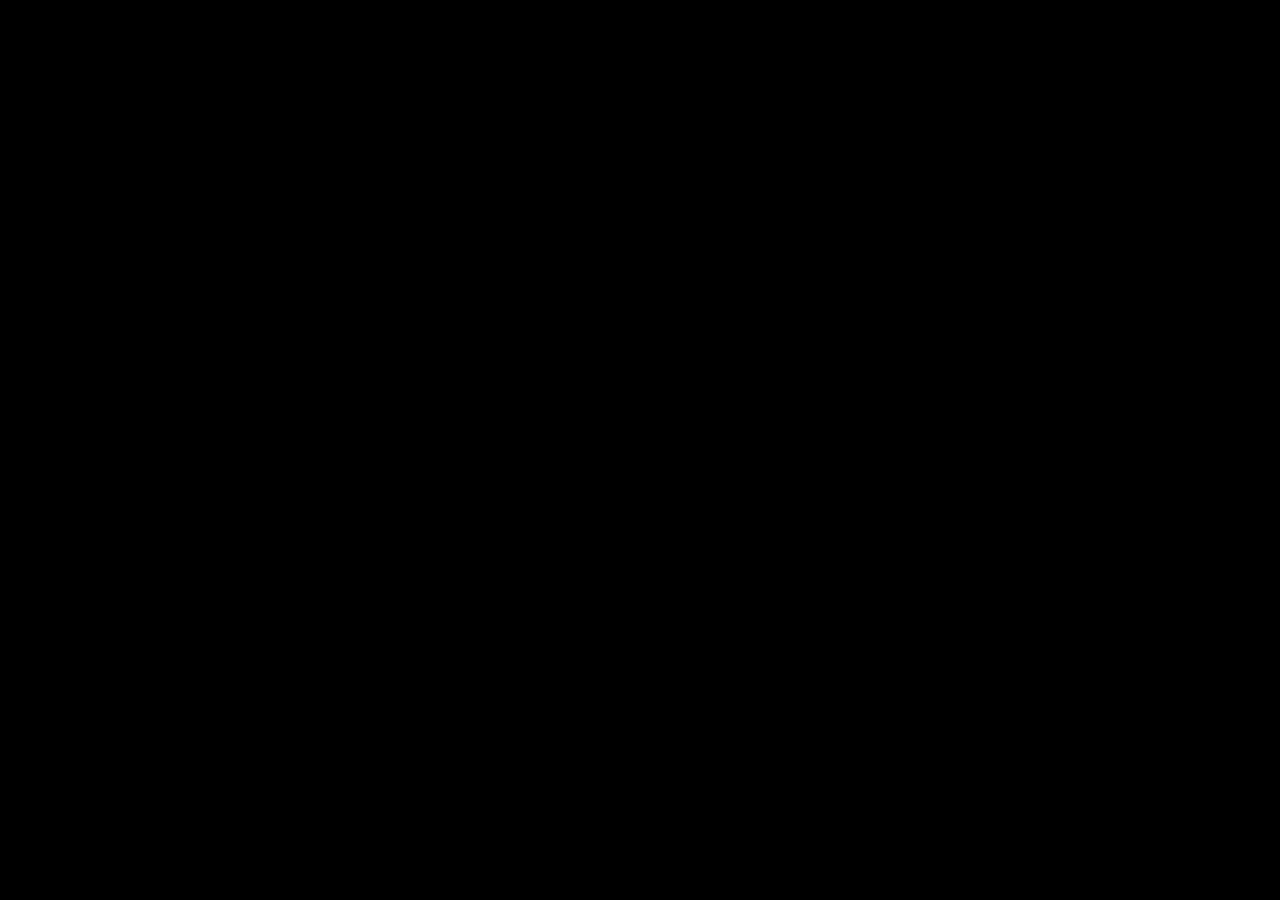
==== index.html @ 1df23463 "Initialize Portfolio" ====
<!DOCTYPE html>
<html lang="en">
<head>
    <meta charset="UTF-8">
    <title>Ral - Portfolio</title>
    <link rel="icon" type="image/x-icon" href="Sources/Star.Icon.png">
    <link rel="stylesheet" href="styles.css">
</head>
<body>

</body>
</html>
---- styles.css ----
*
{
    padding:0;
    margin:0;
    background-color:black;
    color:white;
}
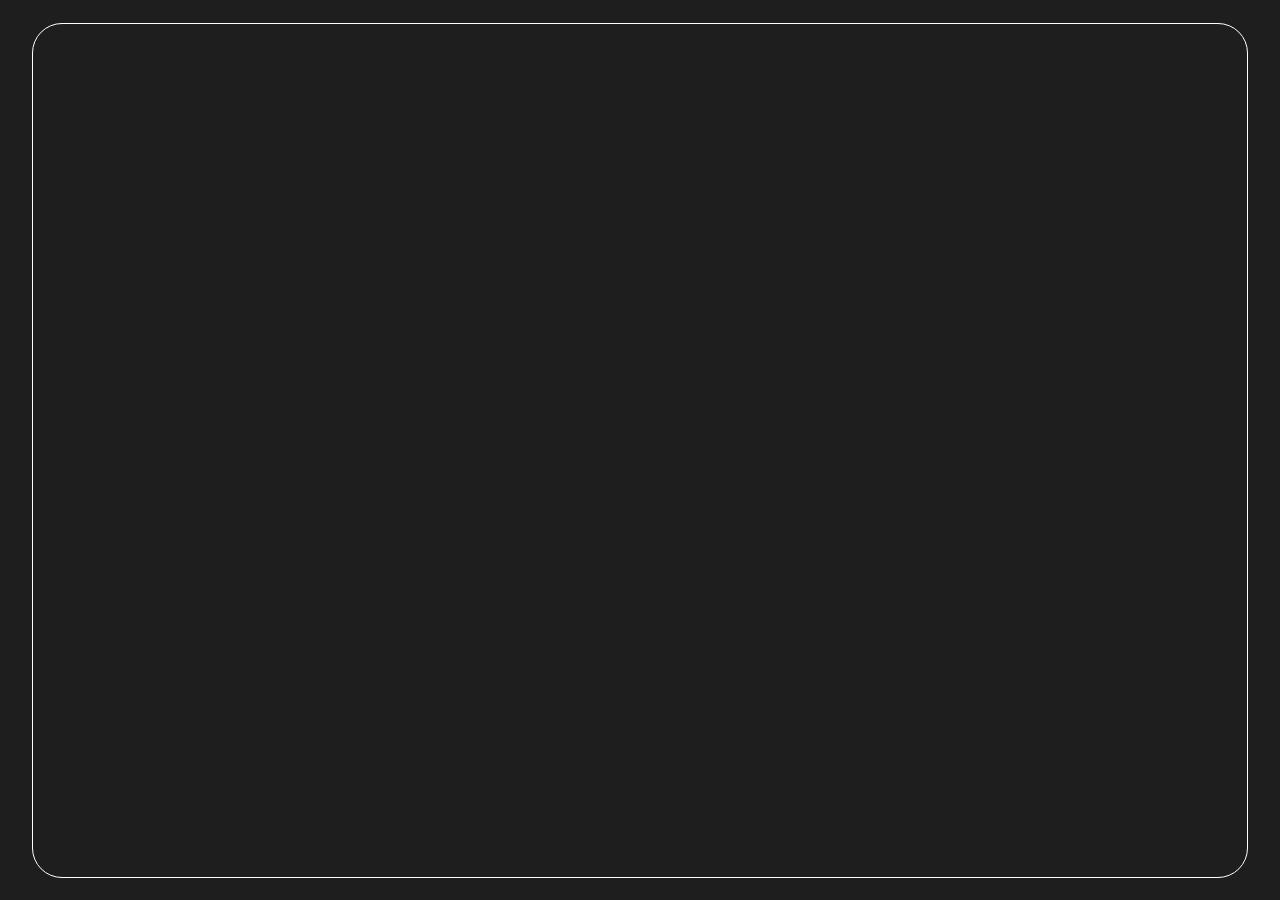
==== commit 93c04208: "Small Box Design For Now" ====
--- a/index.html
+++ b/index.html
@@ -1,12 +1,14 @@
-<!DOCTYPE html>
+<!doctype html>
 <html lang="en">
-<head>
-    <meta charset="UTF-8">
-    <title>Ral - Portfolio</title>
-    <link rel="icon" type="image/x-icon" href="Sources/Star.Icon.png">
-    <link rel="stylesheet" href="styles.css">
-</head>
-<body>
+  <head>
+    <meta charset="UTF-8" />
+    <title>Ral</title>
+    <link rel="icon" type="image/x-icon" href="Sources/Star.Icon.png" />
+    <link rel="stylesheet" href="styles.css" />
+  </head>
+  <body class="Page">
+    <main class="Main">
 
-</body>
-</html>+    </main>
+  </body>
+</html>
--- a/styles.css
+++ b/styles.css
@@ -1,7 +1,23 @@
 *
 {
+    box-sizing: border-box;
     padding:0;
     margin:0;
-    background-color:black;
+    background-color:rgb(30, 30, 30);
     color:white;
+}
+
+.Main{
+    border: 1px solid rgb(255, 255, 255);
+    border-radius: 30px;
+    width: 95vw;
+    height: 95vh;
+}
+
+.Page{
+    display:flex;
+    justify-content: center;
+    align-items: center;
+    width: 100vw;
+    height: 100vh;
 }
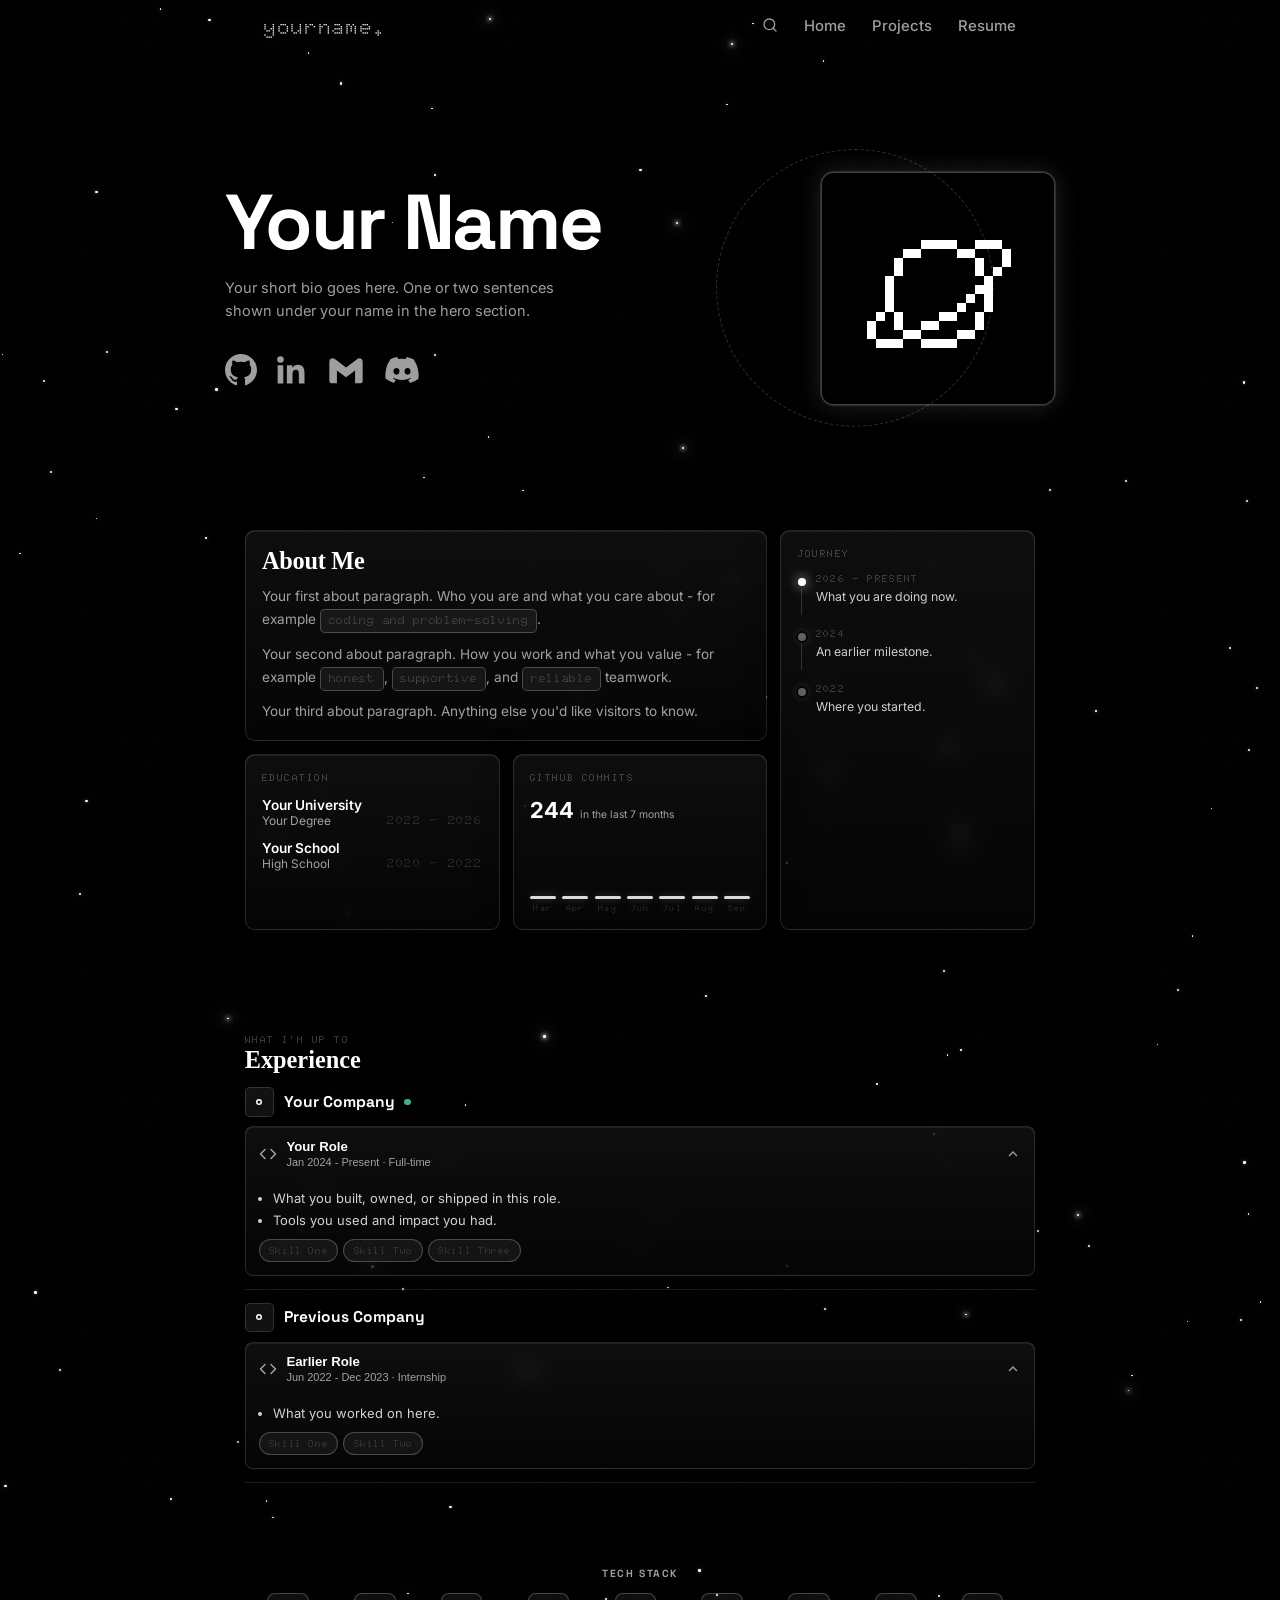
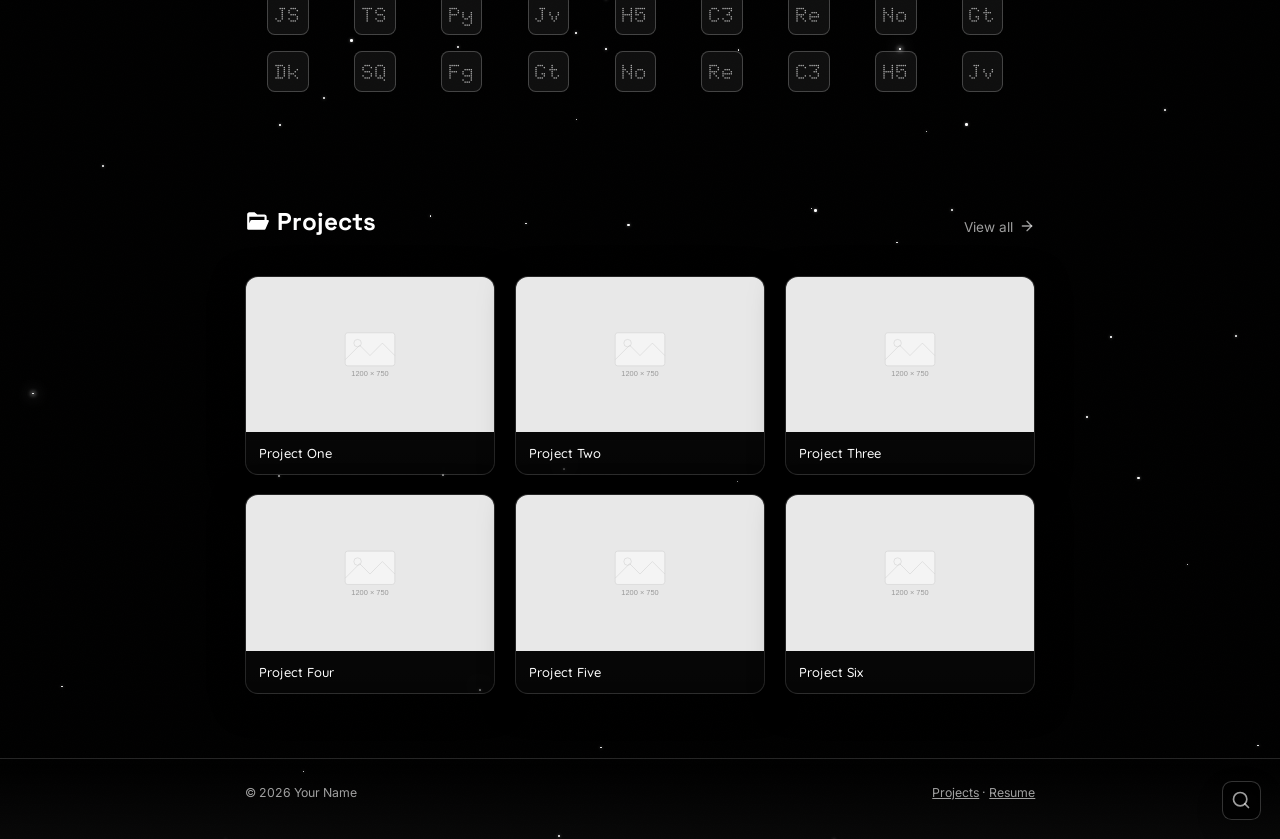
==== commit c8044d8e: "Template" ====
--- a/index.html
+++ b/index.html
@@ -1,14 +1,50 @@
-<!doctype html>
-<html lang="en">
-  <head>
-    <meta charset="UTF-8" />
-    <title>Ral</title>
-    <link rel="icon" type="image/x-icon" href="Sources/Star.Icon.png" />
-    <link rel="stylesheet" href="styles.css" />
-  </head>
-  <body class="Page">
-    <main class="Main">
+<!DOCTYPE html>
+<html lang="en" data-theme="dark">
+<head>
+  <meta charset="UTF-8">
+  <meta name="viewport" content="width=device-width, initial-scale=1.0">
+  <title>Your Name</title>
+  <meta name="description" content="Portfolio of Your Name — developer & creative problem-solver.">
+  <meta name="author" content="Your Name">
+  <link rel="icon" type="image/svg+xml" href="assets/placeholder.svg">
+  <link rel="stylesheet" href="css/styles.css">
+  <link rel="stylesheet" href="css/space.css">
+  <script>
+    // Pure dark mode.
+    document.documentElement.dataset.theme = "dark";
+    try { localStorage.setItem("portfolio-theme", "dark"); } catch (e) {}
+  </script>
+</head>
+<body>
+  <div id="loader" aria-hidden="true">
+    <div class="l-inner"><span class="l-logo">yourname.</span><div class="l-bar"><div class="l-fill"></div></div></div>
+  </div>
 
-    </main>
-  </body>
+  <header id="site-nav"></header>
+  <div class="nav-spacer"></div>
+
+  <main style="position:relative;z-index:1">
+    <div style="position:relative">
+      <section class="hero" id="hero-section"><div id="hero" style="width:100%"></div></section>
+
+      <section class="about" id="about"><div id="about-body"></div></section>
+
+      <section class="exp" id="experience"><div id="experience-body"></div></section>
+
+      <section class="tech" id="tech"><div id="tech-body"></div></section>
+    </div>
+
+    <section class="proj-sec" id="projects"><div id="featured"></div></section>
+  </main>
+
+  <footer id="site-footer"></footer>
+
+  <script src="js/data.js"></script>
+  <script src="js/theme.js"></script>
+  <script src="js/nav.js"></script>
+  <script src="js/palette.js"></script>
+  <script src="js/effects.js"></script>
+  <script src="js/space.js"></script>
+  <script src="js/home.js"></script>
+</body>
 </html>
--- a/css/styles.css
+++ b/css/styles.css
@@ -0,0 +1,1969 @@
+/* ==========================================================================
+   Portfolio Base — vanilla recreation of the reference portfolio design.
+   --------------------------------------------------------------------------
+   THEME: change colors in :root / [data-theme="dark"] below.
+   Original reference: near-monochrome theme driven by CSS variables,
+   Space Grotesk headings, Inter body.
+   ========================================================================== */
+@import url("https://fonts.googleapis.com/css2?family=Poppins:wght@300;400;500;600;700;800;900&family=Space+Grotesk:wght@300;400;500;600;700&family=Space+Mono:wght@400;700&family=Inter:wght@300;400;500;600;700&family=Bebas+Neue&family=Playfair+Display:ital,wght@0,400;0,700;0,900;1,400;1,700;1,900&family=Quicksand:wght@400;500;600;700&family=Oswald:wght@400;500;600;700&family=Roboto:wght@300;400;500;700&family=JetBrains+Mono:wght@300;400;500;600;700&family=Caveat:wght@400;500;600;700&family=Capriola&family=Droid+Serif:ital,wght@0,400;0,700;1,400;1,700&display=swap");
+
+:root {
+  --background: #fcfcfc;
+  --foreground: #0e0e0e;
+  --card: #ffffff;
+  --card-foreground: #0e0e0e;
+  --popover: #ffffff;
+  --muted: #ededed;
+  --muted-foreground: #666666;
+  --accent: #e0e0e0;
+  --border: #d9d9d9;
+  --ring: #0e0e0e;
+  --gradient-card-bg: #f6f6f6;
+  --gradient-card-border: #e6e6e6;
+  --input-bg: #f8f8f8;
+  --radius: 0.5rem;
+  --shadow: 0 8px 40px rgba(0, 0, 0, 0.06);
+  --nav-bg: rgba(255, 255, 255, 0.7);
+}
+
+[data-theme="dark"] {
+  --background: #0d0d0d;
+  --foreground: #f5f5f5;
+  --card: #0f0f0f;
+  --card-foreground: #f5f5f5;
+  --popover: #0f0f0f;
+  --muted: #1f1f1f;
+  --muted-foreground: #8c8c8c;
+  --accent: #1f1f1f;
+  --border: #262626;
+  --ring: #d4d4d4;
+  --gradient-card-bg: #151515;
+  --gradient-card-border: #262626;
+  --input-bg: rgba(255, 255, 255, 0.06);
+  --shadow: 0 8px 40px rgba(0, 0, 0, 0.45);
+  --nav-bg: rgba(13, 13, 13, 0.7);
+}
+
+* {
+  box-sizing: border-box;
+}
+html {
+  font-size: 81%;
+  scroll-behavior: smooth;
+}
+body {
+  margin: 0;
+  background: var(--background);
+  color: var(--foreground);
+  font-family: "Inter", system-ui, sans-serif;
+  overflow-x: hidden;
+  max-width: 100vw;
+  transition:
+    background-color 0.35s ease,
+    color 0.35s ease;
+  -webkit-font-smoothing: antialiased;
+}
+h1,
+h2,
+h3,
+h4 {
+  font-family: "Space Grotesk", sans-serif;
+  margin: 0;
+}
+p {
+  margin: 0;
+}
+a {
+  color: inherit;
+}
+:focus-visible {
+  outline: 2px solid var(--ring);
+  outline-offset: 2px;
+  border-radius: 4px;
+}
+img {
+  max-width: 100%;
+}
+::selection {
+  background: var(--foreground);
+  color: var(--background);
+}
+::-webkit-scrollbar {
+  width: 6px;
+}
+::-webkit-scrollbar-track {
+  background: transparent;
+}
+::-webkit-scrollbar-thumb {
+  background: color-mix(in srgb, var(--muted-foreground) 30%, transparent);
+  border-radius: 3px;
+}
+
+/* ---------- layout helpers ---------- */
+.wrap {
+  max-width: 64rem;
+  margin: 0 auto;
+  padding: 0 1.5rem;
+}
+.wrap-narrow {
+  max-width: 48rem;
+  margin: 0 auto;
+  padding: 0 1.5rem;
+}
+.wrap-wide {
+  max-width: 80rem;
+  margin: 0 auto;
+  padding: 0 1.5rem;
+}
+.wrap-6xl {
+  max-width: 72rem;
+  margin: 0 auto;
+  padding: 0 1.5rem;
+}
+.wrap-4xl {
+  max-width: 56rem;
+  margin: 0 auto;
+  padding: 0 1.5rem;
+}
+section {
+  position: relative;
+}
+
+/* ---------- page loader ---------- */
+#loader {
+  position: fixed;
+  inset: 0;
+  z-index: 9999;
+  display: flex;
+  align-items: center;
+  justify-content: center;
+  background: var(--background);
+  transition: opacity 0.2s ease;
+}
+#loader.done {
+  opacity: 0;
+  pointer-events: none;
+}
+#loader .l-inner {
+  display: flex;
+  flex-direction: column;
+  align-items: center;
+  gap: 1rem;
+}
+#loader .l-logo {
+  font-family: "Space Grotesk", sans-serif;
+  font-size: 2.5rem;
+  font-weight: 700;
+  letter-spacing: -0.02em;
+}
+#loader .l-bar {
+  width: 80px;
+  height: 2px;
+  background: color-mix(in srgb, var(--foreground) 20%, transparent);
+  border-radius: 999px;
+  overflow: hidden;
+}
+#loader .l-fill {
+  height: 100%;
+  width: 0%;
+  background: var(--foreground);
+  border-radius: 999px;
+  transition: width 0.1s ease-out;
+}
+
+/* ---------- route transition ---------- */
+.route-enter {
+  animation: routeIn 0.3s ease both;
+}
+@keyframes routeIn {
+  from {
+    opacity: 0;
+    transform: translateY(12px);
+  }
+  to {
+    opacity: 1;
+    transform: none;
+  }
+}
+
+/* ---------- scroll reveal (IntersectionObserver adds .in) ---------- */
+.rv {
+  opacity: 0;
+  transform: translateY(40px);
+  transition:
+    opacity 0.7s ease,
+    transform 0.7s cubic-bezier(0.25, 0.1, 0, 1);
+}
+.rv-x-l {
+  transform: translateX(-60px);
+  transition:
+    opacity 0.8s ease,
+    transform 0.8s cubic-bezier(0.25, 0.1, 0, 1);
+}
+.rv-x-r {
+  transform: translateX(60px);
+  transition:
+    opacity 0.8s ease,
+    transform 0.8s cubic-bezier(0.25, 0.1, 0, 1);
+}
+.rv.in,
+.rv-x-l.in,
+.rv-x-r.in {
+  opacity: 1;
+  transform: none;
+}
+.rv-d1 {
+  transition-delay: 0.08s;
+}
+.rv-d2 {
+  transition-delay: 0.16s;
+}
+.rv-d3 {
+  transition-delay: 0.24s;
+}
+
+/* ---------- navbar ---------- */
+#site-nav {
+  position: fixed;
+  top: 0;
+  left: 0;
+  right: 0;
+  z-index: 50;
+  transition: padding 0.3s cubic-bezier(0.4, 0, 0.2, 1);
+}
+#site-nav .nav-shell {
+  /* Transparent placeholder border/radius so the pill morph never
+     shifts inner layout when the visible border fades in. */
+  border: 1px solid transparent;
+  border-radius: 1rem;
+  transition:
+    background-color 0.3s cubic-bezier(0.4, 0, 0.2, 1),
+    border-color 0.3s cubic-bezier(0.4, 0, 0.2, 1),
+    box-shadow 0.3s cubic-bezier(0.4, 0, 0.2, 1);
+}
+#site-nav.scrolled {
+  padding: 0.75rem 1rem 0;
+}
+#site-nav.scrolled .nav-shell {
+  background: var(--nav-bg);
+  backdrop-filter: blur(24px);
+  -webkit-backdrop-filter: blur(24px);
+  border: 1px solid color-mix(in srgb, var(--border) 55%, transparent);
+  border-radius: 1rem;
+  box-shadow: 0 8px 30px rgba(0, 0, 0, 0.06);
+}
+.nav-desktop {
+  display: none;
+}
+@media (min-width: 768px) {
+  .nav-desktop {
+    display: flex;
+  }
+  .nav-mobile {
+    display: none !important;
+  }
+}
+.nav-desktop {
+  width: 100%;
+  max-width: 64rem;
+  margin: 0 auto;
+  align-items: center;
+  justify-content: space-between;
+  height: 4rem;
+  padding: 0 3rem;
+  /* Same timing as the shell so inner content shrinks in sync (no snap). */
+  transition:
+    height 0.3s cubic-bezier(0.4, 0, 0.2, 1),
+    padding 0.3s cubic-bezier(0.4, 0, 0.2, 1);
+}
+#site-nav.scrolled .nav-desktop {
+  height: 52px;
+  padding: 0 1.25rem;
+}
+.nav-logo {
+  font-family: "Space Grotesk", sans-serif;
+  font-size: 1.6rem;
+  font-weight: 600;
+  letter-spacing: -0.02em;
+  text-decoration: none;
+}
+.nav-links {
+  display: flex;
+  align-items: center;
+  gap: 2rem;
+}
+.nav-links a,
+.nav-icon-btn {
+  color: var(--muted-foreground);
+  text-decoration: none;
+  font-size: 1.15rem;
+  font-weight: 500;
+  background: none;
+  border: 0;
+  cursor: pointer;
+  padding: 0;
+  transition: color 0.2s;
+}
+.nav-links a:hover,
+.nav-icon-btn:hover {
+  color: var(--foreground);
+}
+/* text-roll hover (per-letter stagger, mirrors reference TextRoll) */
+.roll {
+  position: relative;
+  display: block;
+  overflow: hidden;
+  line-height: 1.175;
+}
+.roll-row {
+  display: block;
+  white-space: nowrap;
+}
+.roll-row.rl,
+.roll-top .rl {
+  display: inline-block;
+}
+.roll .rl {
+  display: inline-block;
+  transition: transform 0.3s ease-in-out;
+}
+.roll-top {
+  position: absolute;
+  inset: 0;
+}
+.roll-top .rl {
+  transform: translateY(100%);
+}
+a:hover .roll .rl,
+button:hover .roll .rl {
+  transform: translateY(-100%);
+}
+a:hover .roll-top .rl,
+button:hover .roll-top .rl {
+  transform: translateY(0);
+}
+/* mobile nav */
+.nav-mobile {
+  display: flex;
+  flex-direction: column;
+  overflow: hidden;
+  backdrop-filter: blur(32px);
+  -webkit-backdrop-filter: blur(32px);
+  transition:
+    height 0.5s cubic-bezier(0.4, 0, 0.2, 1),
+    background-color 0.3s,
+    border-radius 0.3s;
+  border: 1px solid transparent;
+  height: 56px;
+}
+#site-nav.scrolled .nav-mobile {
+  margin: 0 auto;
+  max-width: 95%;
+}
+#site-nav.scrolled .nav-mobile:not(.open) {
+  background: var(--nav-bg);
+  border-color: color-mix(in srgb, var(--border) 55%, transparent);
+  border-radius: 1rem;
+  height: 48px;
+}
+.nav-mobile.open {
+  height: 100dvh;
+  background: color-mix(in srgb, var(--background) 95%, transparent);
+}
+#site-nav.scrolled .nav-mobile.open {
+  border-radius: 1rem;
+  height: calc(100dvh - 24px);
+}
+.nav-m-head {
+  display: flex;
+  align-items: center;
+  justify-content: space-between;
+  padding: 0 1.5rem;
+  height: 56px;
+  flex-shrink: 0;
+  /* Sync with the mobile bar's height morph so the row never snaps. */
+  transition:
+    height 0.3s cubic-bezier(0.4, 0, 0.2, 1),
+    padding 0.3s cubic-bezier(0.4, 0, 0.2, 1);
+}
+#site-nav.scrolled .nav-mobile:not(.open) .nav-m-head {
+  height: 48px;
+  padding: 0 1rem;
+}
+.nav-m-body {
+  display: none;
+  flex: 1;
+  flex-direction: column;
+  padding: 1.5rem;
+  gap: 0.25rem;
+  overflow-y: auto;
+}
+.nav-mobile.open .nav-m-body {
+  display: flex;
+}
+.nav-m-body a.m-link {
+  display: block;
+  padding: 1rem;
+  border-radius: 0.75rem;
+  font-size: 2rem;
+  font-weight: 700;
+  color: color-mix(in srgb, var(--foreground) 70%, transparent);
+  text-decoration: none;
+  opacity: 0;
+  transform: translateY(-12px);
+  transition:
+    opacity 0.3s,
+    transform 0.3s,
+    background-color 0.2s,
+    color 0.2s;
+}
+.nav-m-body button.m-link {
+  display: flex;
+  align-items: center;
+  gap: 0.75rem;
+  width: 100%;
+  text-align: left;
+  padding: 1rem;
+  border: 0;
+  border-radius: 0.75rem;
+  background: none;
+  font-size: 1.15rem;
+  font-weight: 600;
+  color: var(--muted-foreground);
+  cursor: pointer;
+  opacity: 0;
+  transform: translateY(-12px);
+  transition:
+    opacity 0.3s,
+    transform 0.3s,
+    background-color 0.2s,
+    color 0.2s;
+}
+.nav-mobile.open .nav-m-body a.m-link,
+.nav-mobile.open .nav-m-body button.m-link {
+  opacity: 1;
+  transform: none;
+}
+.nav-m-body a.m-link:hover,
+.nav-m-body button.m-link:hover {
+  color: var(--foreground);
+  background: var(--muted);
+}
+.nav-m-foot {
+  margin-top: auto;
+  padding: 1.5rem 0;
+  display: flex;
+  justify-content: center;
+  gap: 1.25rem;
+  border-top: 1px solid color-mix(in srgb, var(--border) 55%, transparent);
+}
+.menu-btn {
+  width: 2.25rem;
+  height: 2.25rem;
+  display: inline-flex;
+  align-items: center;
+  justify-content: center;
+  background: none;
+  border: 0;
+  color: var(--foreground);
+  cursor: pointer;
+}
+.menu-btn svg {
+  transition: transform 0.5s ease-in-out;
+}
+.menu-btn path {
+  transition:
+    transform 0.5s ease-in-out,
+    opacity 0.3s;
+  transform-box: fill-box;
+  transform-origin: center;
+}
+.menu-btn.open svg {
+  transform: rotate(-45deg);
+}
+.menu-btn.open .mb-l2 {
+  opacity: 0;
+}
+.menu-btn.open .mb-l1 {
+  transform: translateY(5px);
+}
+.menu-btn.open .mb-l3 {
+  transform: translateY(-5px);
+}
+.nav-spacer {
+  height: 4rem;
+}
+
+/* ---------- hero ---------- */
+.hero {
+  min-height: 42vh;
+  display: flex;
+  align-items: center;
+  justify-content: center;
+  padding: 86px 1.5rem;
+}
+@media (min-width: 1280px) {
+  .hero {
+    padding-top: 120px;
+  }
+}
+@media (min-width: 1536px) {
+  .hero {
+    padding-top: 150px;
+  }
+}
+.hero-grid {
+  max-width: 64rem;
+  width: 100%;
+  margin: 0 auto;
+  display: grid;
+  gap: 2.5rem;
+  align-items: center;
+}
+@media (min-width: 768px) {
+  .hero-grid {
+    grid-template-columns: 1fr 1fr;
+  }
+}
+.hero-name {
+  font-size: 3rem;
+  line-height: 0.9;
+  font-weight: 700;
+  letter-spacing: -0.03em;
+}
+@media (min-width: 768px) {
+  .hero-name {
+    font-size: 4.5rem;
+  }
+}
+@media (min-width: 1024px) {
+  .hero-name {
+    font-size: 6rem;
+  }
+}
+.hero-tag {
+  margin-top: 1.5rem;
+  color: var(--muted-foreground);
+  font-size: 1rem;
+  line-height: 1.625;
+  max-width: 28rem;
+}
+@media (min-width: 768px) {
+  .hero-tag {
+    font-size: 1.125rem;
+  }
+}
+.hero-socials {
+  margin-top: 2rem;
+  display: flex;
+  gap: 1.25rem;
+  align-items: center;
+}
+.hero-socials a {
+  color: var(--muted-foreground);
+  transition: color 0.2s;
+  position: relative;
+}
+.hero-socials a:hover {
+  color: var(--foreground);
+}
+.hero-socials svg {
+  display: block;
+}
+.nav-m-foot svg {
+  width: 1.5rem;
+  height: 1.5rem;
+  display: block;
+}
+.tip {
+  position: absolute;
+  bottom: calc(100% + 8px);
+  left: 50%;
+  transform: translate(-50%, 8px) scale(0);
+  opacity: 0;
+  transition: all 0.1s;
+  background: color-mix(in srgb, var(--background) 80%, transparent);
+  backdrop-filter: blur(8px);
+  border: 1px solid var(--border);
+  border-radius: 0.375rem;
+  padding: 0.375rem 0.75rem;
+  font-size: 0.85rem;
+  white-space: nowrap;
+}
+a:hover .tip,
+button:hover .tip {
+  transform: translate(-50%, 0) scale(1);
+  opacity: 1;
+}
+.avatar-tilt {
+  perspective: 800px;
+  display: flex;
+  justify-content: center;
+}
+@media (min-width: 768px) {
+  .avatar-tilt {
+    justify-content: flex-end;
+  }
+}
+.avatar-frame {
+  width: 14rem;
+  height: 14rem;
+  border-radius: 1rem;
+  overflow: hidden;
+  border: 1px solid var(--border);
+  background: var(--card);
+  box-shadow:
+    0 0 0 1px var(--border),
+    0 0 15px -3px color-mix(in srgb, var(--foreground) 8%, transparent);
+  transition: transform 0.15s ease-out;
+}
+@media (min-width: 768px) {
+  .avatar-frame {
+    width: 18rem;
+    height: 18rem;
+  }
+}
+.avatar-frame img {
+  width: 100%;
+  height: 100%;
+  object-fit: cover;
+  image-rendering: pixelated;
+}
+
+/* ---------- gradient card + glow ---------- */
+.g-card {
+  position: relative;
+  border-radius: 0.75rem;
+  padding: 1.25rem;
+  overflow: hidden;
+  border: 1px solid var(--gradient-card-border);
+  background: var(--gradient-card-bg);
+  --glow-x: 50%;
+  --glow-y: 50%;
+}
+.g-card::before {
+  content: "";
+  position: absolute;
+  inset: 0;
+  border-radius: inherit;
+  padding: 1px;
+  background: radial-gradient(
+      100px circle at var(--glow-x) var(--glow-y),
+      color-mix(in srgb, var(--foreground) 50%, transparent),
+      transparent 70%
+    )
+    border-box;
+  -webkit-mask:
+    linear-gradient(#fff 0 0) content-box,
+    linear-gradient(#fff 0 0);
+  -webkit-mask-composite: xor;
+  mask-composite: exclude;
+  opacity: 0;
+  transition: opacity 0.3s;
+  pointer-events: none;
+}
+.g-card:hover::before {
+  opacity: 1;
+}
+.eyebrow {
+  font-size: 0.8rem;
+  font-weight: 600;
+  text-transform: uppercase;
+  letter-spacing: 0.15em;
+  color: var(--muted-foreground);
+}
+
+/* ---------- about bento ---------- */
+.about {
+  padding: 3rem 0;
+}
+.bento {
+  display: grid;
+  grid-template-columns: 1fr;
+  gap: 1rem;
+}
+@media (min-width: 768px) {
+  .bento {
+    grid-template-columns: repeat(6, 1fr);
+  }
+  .bento .s4 {
+    grid-column: span 4;
+  }
+  .bento .s2 {
+    grid-column: span 2;
+  }
+  .bento .tall {
+    grid-row: span 2;
+  }
+}
+.bento h3 {
+  font-family: "Averia Serif Libre", serif;
+  font-size: 1.5rem;
+  font-weight: 700;
+  letter-spacing: -0.01em;
+}
+@media (min-width: 768px) {
+  .bento h3 {
+    font-size: 1.875rem;
+  }
+}
+.bento p.body {
+  color: var(--muted-foreground);
+  line-height: 1.7;
+  margin-top: 0.75rem;
+  font-size: 1.05rem;
+}
+.tag {
+  display: inline-flex;
+  align-items: center;
+  border: 1px solid var(--border);
+  background: color-mix(in srgb, var(--muted) 70%, transparent);
+  border-radius: 0.375rem;
+  padding: 0.1rem 0.6rem;
+  font-size: 0.85em;
+  font-weight: 500;
+  white-space: nowrap;
+}
+.timeline {
+  display: flex;
+  flex-direction: column;
+  gap: 1rem;
+  margin-top: 1rem;
+}
+.t-item {
+  display: flex;
+  gap: 0.75rem;
+  align-items: flex-start;
+}
+.t-dot {
+  width: 0.65rem;
+  height: 0.65rem;
+  border-radius: 999px;
+  background: color-mix(in srgb, var(--muted-foreground) 40%, transparent);
+  box-shadow: 0 0 0 2px var(--card);
+  margin-top: 0.35rem;
+  flex-shrink: 0;
+}
+.t-item.first .t-dot {
+  background: var(--foreground);
+}
+.t-line {
+  width: 1px;
+  height: 2rem;
+  background: var(--border);
+  margin: 0.25rem auto 0;
+}
+.t-year {
+  font-size: 0.75rem;
+  font-weight: 600;
+  text-transform: uppercase;
+  letter-spacing: 0.15em;
+  color: var(--muted-foreground);
+}
+.t-text {
+  margin-top: 0.25rem;
+  font-size: 0.95rem;
+  color: color-mix(in srgb, var(--foreground) 80%, transparent);
+  line-height: 1.6;
+}
+.edu-row {
+  margin-bottom: 0.9rem;
+}
+.edu-row .e-name {
+  font-weight: 600;
+  font-size: 1.05rem;
+}
+.edu-row .e-sub {
+  display: flex;
+  justify-content: space-between;
+  color: var(--muted-foreground);
+  font-size: 0.92rem;
+}
+/* github chart */
+.gh-total {
+  font-size: 1.7rem;
+  font-weight: 700;
+}
+.gh-sub {
+  font-size: 0.8rem;
+  color: var(--muted-foreground);
+}
+.gh-bars {
+  display: flex;
+  align-items: flex-end;
+  gap: 0.5rem;
+  min-height: 80px;
+  flex: 1;
+  margin-top: 0.75rem;
+}
+.gh-col {
+  flex: 1;
+  display: flex;
+  flex-direction: column;
+  align-items: center;
+  gap: 0.25rem;
+  height: 100%;
+  justify-content: flex-end;
+}
+.gh-bar {
+  width: 100%;
+  border-radius: 2px;
+  background: color-mix(in srgb, var(--foreground) 80%, transparent);
+  min-height: 3px;
+  transition: height 0.5s;
+}
+.gh-lab {
+  font-size: 0.68rem;
+  color: var(--muted-foreground);
+  font-family: "JetBrains Mono", monospace;
+}
+
+/* ---------- experience ---------- */
+.exp {
+  padding: 4rem 0;
+}
+@media (min-width: 768px) {
+  .exp {
+    padding: 5rem 0;
+  }
+}
+.exp-head p {
+  font-family: "JetBrains Mono", monospace;
+  font-size: 0.8rem;
+  font-weight: 600;
+  text-transform: uppercase;
+  letter-spacing: 0.15em;
+  color: var(--muted-foreground);
+}
+.exp-head h2 {
+  font-family: "Averia Serif Libre", serif;
+  font-size: 1.5rem;
+  font-weight: 700;
+}
+@media (min-width: 768px) {
+  .exp-head h2 {
+    font-size: 1.875rem;
+  }
+}
+.x-item {
+  padding: 1rem 0;
+  border-bottom: 1px solid var(--border);
+}
+.x-comp {
+  display: flex;
+  align-items: center;
+  gap: 0.75rem;
+}
+.x-logo {
+  width: 2.25rem;
+  height: 2.25rem;
+  border-radius: 0.375rem;
+  background: var(--muted);
+  display: flex;
+  align-items: center;
+  justify-content: center;
+  overflow: hidden;
+  flex-shrink: 0;
+  font-weight: 700;
+}
+.x-logo img {
+  width: 100%;
+  height: 100%;
+  object-fit: cover;
+}
+.x-comp h3 {
+  font-size: 1.2rem;
+}
+.x-live {
+  width: 0.5rem;
+  height: 0.5rem;
+  border-radius: 999px;
+  background: #43b581;
+  box-shadow: 0 0 0 0 rgba(67, 181, 129, 0.6);
+  animation: ping 1.6s infinite;
+}
+@keyframes ping {
+  0% {
+    box-shadow: 0 0 0 0 rgba(67, 181, 129, 0.5);
+  }
+  70% {
+    box-shadow: 0 0 0 8px rgba(67, 181, 129, 0);
+  }
+  100% {
+    box-shadow: 0 0 0 0 rgba(67, 181, 129, 0);
+  }
+}
+.x-pos {
+  border: 1px solid var(--border);
+  border-radius: 0.6rem;
+  margin-top: 0.75rem;
+  background: var(--card);
+}
+.x-pos-head {
+  width: 100%;
+  display: flex;
+  align-items: center;
+  gap: 0.75rem;
+  padding: 0.9rem 1rem;
+  background: none;
+  border: 0;
+  color: var(--foreground);
+  cursor: pointer;
+  text-align: left;
+  font-size: 1.02rem;
+}
+.x-pos-head .chev {
+  margin-left: auto;
+  transition: transform 0.25s;
+  color: var(--muted-foreground);
+}
+.x-pos.open .x-pos-head .chev {
+  transform: rotate(180deg);
+}
+.x-pos-body {
+  display: grid;
+  grid-template-rows: 0fr;
+  transition: grid-template-rows 0.3s ease;
+}
+.x-pos-body > div {
+  overflow: hidden;
+}
+.x-pos-text {
+  padding: 0 1rem 1rem;
+  color: color-mix(in srgb, var(--foreground) 82%, transparent);
+  line-height: 1.7;
+}
+.x-pos.open .x-pos-body {
+  grid-template-rows: 1fr;
+}
+.x-pos-body ul {
+  margin: 0.5rem 0;
+  padding-left: 1.1rem;
+}
+.x-skills {
+  display: flex;
+  flex-wrap: wrap;
+  gap: 0.4rem;
+  margin-top: 0.6rem;
+}
+.x-skills span {
+  font-family: "JetBrains Mono", monospace;
+  font-size: 0.78rem;
+  border: 1px solid var(--border);
+  border-radius: 999px;
+  padding: 0.15rem 0.7rem;
+  color: var(--muted-foreground);
+}
+
+/* ---------- tech carousel ---------- */
+.tech {
+  padding: 1.5rem;
+  margin-bottom: 1rem;
+  text-align: center;
+}
+.tech h3 {
+  font-size: 0.8rem;
+  letter-spacing: 0.15em;
+  text-transform: uppercase;
+  color: var(--muted-foreground);
+  margin-bottom: 1rem;
+}
+.ribbon {
+  overflow: hidden;
+  width: 100%;
+  margin-bottom: 1.25rem;
+}
+.ribbon-track {
+  display: flex;
+  width: max-content;
+  animation: ribbon 25s linear infinite;
+}
+.ribbon.rev .ribbon-track {
+  animation-direction: reverse;
+  animation-duration: 30s;
+}
+.ribbon:hover .ribbon-track {
+  animation-play-state: paused;
+}
+@keyframes ribbon {
+  from {
+    transform: translateX(0);
+  }
+  to {
+    transform: translateX(calc(-100% / 3));
+  }
+}
+.skill-badge {
+  flex-shrink: 0;
+  padding: 0 1.75rem;
+  font-size: 38px;
+  display: flex;
+  align-items: center;
+  font-size: 2.4rem;
+  color: color-mix(in srgb, var(--foreground) 70%, transparent);
+  transition:
+    color 0.2s,
+    filter 0.2s;
+  cursor: default;
+}
+.skill-badge:hover {
+  color: var(--foreground);
+  filter: brightness(1.25);
+}
+.skill-badge .glyph {
+  font-family: "Space Grotesk", sans-serif;
+  font-weight: 700;
+  font-size: 1.6rem;
+  border: 1px solid var(--border);
+  border-radius: 0.6rem;
+  width: 3.2rem;
+  height: 3.2rem;
+  display: inline-flex;
+  align-items: center;
+  justify-content: center;
+  background: var(--card);
+}
+
+/* opacity-only entrance (for elements with inline transforms, e.g. scattered cards) */
+.rv-o {
+  opacity: 0;
+  transition: opacity 0.6s ease;
+}
+.rv-o.in {
+  opacity: 1;
+}
+/* ---------- projects home ---------- */
+.proj-sec {
+  padding: 5rem 0;
+  overflow: hidden;
+  position: relative;
+}
+.proj-head {
+  display: flex;
+  align-items: flex-end;
+  justify-content: space-between;
+  margin-bottom: 2rem;
+}
+.proj-head h2 {
+  font-size: 1.5rem;
+  font-weight: 700;
+  display: flex;
+  align-items: center;
+  gap: 0.5rem;
+}
+@media (min-width: 768px) {
+  .proj-head h2 {
+    font-size: 1.875rem;
+  }
+  .proj-head {
+    margin-bottom: 3rem;
+  }
+}
+.proj-head a {
+  color: var(--muted-foreground);
+  text-decoration: none;
+  display: inline-flex;
+  gap: 0.5rem;
+  align-items: center;
+  font-size: 1.05rem;
+}
+.proj-head a:hover {
+  color: var(--foreground);
+}
+.m-cards {
+  display: flex;
+  flex-direction: column;
+  gap: 1.5rem;
+}
+@media (min-width: 768px) {
+  .m-cards {
+    display: none;
+  }
+}
+.p-card {
+  display: block;
+  border-radius: 1rem;
+  overflow: hidden;
+  background: var(--card);
+  border: 1px solid color-mix(in srgb, var(--foreground) 10%, transparent);
+  box-shadow: 0 10px 30px rgba(0, 0, 0, 0.08);
+  text-decoration: none;
+  transition:
+    transform 0.3s,
+    box-shadow 0.3s;
+}
+.p-card:hover {
+  transform: scale(1.02);
+  box-shadow: 0 18px 44px rgba(0, 0, 0, 0.14);
+}
+.p-card .ph {
+  aspect-ratio: 16/10;
+  overflow: hidden;
+  background: var(--muted);
+}
+.p-card img {
+  width: 100%;
+  height: 100%;
+  object-fit: cover;
+  transition: transform 0.5s;
+  display: block;
+}
+.p-card:hover img {
+  transform: scale(1.05);
+}
+.p-card .pcap {
+  padding: 1rem;
+  font-family: "Quicksand", sans-serif;
+  font-weight: 500;
+}
+.scatter {
+  display: none;
+}
+/* Uniform project grid: equal-width cards (2 cols on tablet, 3 on desktop). */
+@media (min-width: 768px) {
+  .scatter {
+    display: grid;
+    grid-template-columns: 1fr 1fr;
+    gap: 1.5rem;
+  }
+}
+@media (min-width: 1024px) {
+  .scatter {
+    grid-template-columns: repeat(3, 1fr);
+  }
+}
+
+/* ---------- projects page ---------- */
+.split {
+  display: flex;
+  flex-direction: column;
+  gap: 1.5rem;
+  padding: 1rem 0 3rem;
+}
+.split aside {
+  display: none;
+}
+.split .m-head {
+  margin-bottom: 2rem;
+}
+@media (min-width: 768px) {
+  .split {
+    flex-direction: row;
+    height: calc(100vh - 4rem);
+    overflow: hidden;
+  }
+  .split aside {
+    display: block;
+    width: 50%;
+    min-width: 0;
+    align-self: flex-start;
+    padding-top: 1rem;
+  }
+  .split .m-head {
+    display: none;
+  }
+  .split .list-col {
+    flex: 1;
+    overflow-y: auto;
+    max-height: 605px;
+    padding-top: 2rem;
+    padding-bottom: 0.5rem;
+    padding-right: 0.5rem;
+    scrollbar-width: none;
+    -webkit-mask-image: linear-gradient(
+      to bottom,
+      transparent 0,
+      black 48px,
+      black calc(100% - 48px),
+      transparent 100%
+    );
+    mask-image: linear-gradient(
+      to bottom,
+      transparent 0,
+      black 48px,
+      black calc(100% - 48px),
+      transparent 100%
+    );
+  }
+  .split .list-col::-webkit-scrollbar {
+    display: none;
+  }
+}
+.page-kicker {
+  font-size: 0.8rem;
+  font-weight: 600;
+  text-transform: uppercase;
+  letter-spacing: 0.15em;
+  color: var(--muted-foreground);
+}
+.page-title {
+  font-size: 2.25rem;
+  font-weight: 900;
+  line-height: 1;
+}
+@media (min-width: 768px) {
+  .page-title {
+    font-size: 3rem;
+  }
+}
+.detail-title {
+  font-size: 3.75rem;
+  font-weight: 700;
+  line-height: 1;
+  letter-spacing: -0.02em;
+}
+@media (min-width: 768px) {
+  .detail-title {
+    font-size: 6rem;
+  }
+}
+.preview {
+  border-radius: 1rem;
+  overflow: hidden;
+  border: 1px solid color-mix(in srgb, var(--foreground) 10%, transparent);
+  aspect-ratio: 16/10;
+  background: var(--muted);
+  position: relative;
+  margin-top: 1rem;
+}
+.preview img {
+  position: absolute;
+  inset: 0;
+  width: 100%;
+  height: 100%;
+  object-fit: cover;
+  transition: opacity 0.15s;
+}
+.preview .plabel {
+  position: absolute;
+  bottom: 0;
+  left: 0;
+  right: 0;
+  padding: 1.25rem;
+  background: linear-gradient(to top, rgba(0, 0, 0, 0.7), transparent);
+  color: #fff;
+  font-weight: 600;
+  font-size: 1.15rem;
+}
+.prow {
+  border-bottom: 1px solid
+    color-mix(in srgb, var(--foreground) 10%, transparent);
+}
+.prow > a {
+  display: flex;
+  align-items: center;
+  justify-content: space-between;
+  gap: 1rem;
+  padding: 1.25rem 0;
+  text-decoration: none;
+}
+.prow .idx {
+  font-family: "JetBrains Mono", monospace;
+  font-size: 0.8rem;
+  color: color-mix(in srgb, var(--muted-foreground) 60%, transparent);
+  width: 1.25rem;
+}
+.prow .pt {
+  font-size: 1.25rem;
+  font-weight: 700;
+  transition: transform 0.2s;
+}
+@media (min-width: 768px) {
+  .prow .pt {
+    font-size: 1.5rem;
+  }
+}
+.prow:hover .pt {
+  transform: translateX(6px);
+}
+.prow .meta {
+  display: flex;
+  align-items: center;
+  gap: 0.75rem;
+}
+.pill {
+  font-size: 0.78rem;
+  border: 1px solid color-mix(in srgb, var(--foreground) 10%, transparent);
+  color: var(--muted-foreground);
+  border-radius: 999px;
+  padding: 0.1rem 0.6rem;
+}
+@media (max-width: 640px) {
+  .pill {
+    display: none;
+  }
+}
+.prow .arr {
+  transition:
+    transform 0.2s,
+    color 0.2s;
+  color: var(--muted-foreground);
+}
+.prow:hover .arr {
+  transform: translateX(4px);
+  color: var(--foreground);
+}
+.m-preview {
+  border-radius: 0.75rem;
+  overflow: hidden;
+  border: 1px solid color-mix(in srgb, var(--foreground) 10%, transparent);
+  aspect-ratio: 16/10;
+  margin-bottom: 1rem;
+}
+@media (min-width: 768px) {
+  .m-preview {
+    display: none;
+  }
+}
+
+/* ---------- project detail ---------- */
+.detail-hero {
+  border-radius: 0.75rem;
+  overflow: hidden;
+  border: 1px solid var(--border);
+  background: var(--muted);
+  margin: 1.5rem 0;
+}
+.detail-hero img {
+  width: 100%;
+  max-height: 480px;
+  object-fit: cover;
+  display: block;
+}
+.detail-links {
+  display: flex;
+  flex-wrap: wrap;
+  gap: 0.75rem;
+  margin: 1.25rem 0 2rem;
+}
+.btn {
+  display: inline-flex;
+  align-items: center;
+  gap: 0.5rem;
+  padding: 0.625rem 1.25rem;
+  border-radius: 0.5rem;
+  font-weight: 600;
+  font-size: 0.875rem;
+  text-decoration: none;
+  border: 1px solid var(--border);
+  color: var(--foreground);
+  background: transparent;
+  cursor: pointer;
+  transition:
+    opacity 0.2s,
+    background-color 0.3s,
+    color 0.3s;
+}
+.btn:hover {
+  opacity: 0.85;
+}
+.btn.solid {
+  background: var(--foreground);
+  color: var(--background);
+  border-color: var(--foreground);
+}
+.btn.accent {
+  color: #fff;
+  border-color: transparent;
+}
+.btn-pill {
+  border-radius: 999px;
+  padding: 0.625rem 1.5rem;
+}
+.detail-grid {
+  display: grid;
+  gap: 0.75rem;
+}
+@media (min-width: 768px) {
+  .detail-grid.c2 {
+    grid-template-columns: 1fr 1fr;
+  }
+  .detail-grid.c3 {
+    grid-template-columns: repeat(3, 1fr);
+  }
+}
+.d-card {
+  border: 1px solid var(--border);
+  background: var(--card);
+  border-radius: 0.75rem;
+  padding: 1.25rem;
+}
+.d-card h3 {
+  font-size: 1.05rem;
+  margin-bottom: 0.4rem;
+}
+.d-card p,
+.d-card li {
+  color: var(--muted-foreground);
+  line-height: 1.65;
+  font-size: 0.98rem;
+}
+.sec-label {
+  font-size: 0.72rem;
+  font-weight: 600;
+  text-transform: uppercase;
+  letter-spacing: 0.18em;
+  color: var(--muted-foreground);
+  margin: 2.2rem 0 1rem;
+}
+.prevnext {
+  display: grid;
+  grid-template-columns: 1fr 1fr;
+  gap: 1rem;
+  border-top: 1px solid var(--border);
+  padding-top: 2rem;
+  margin: 3rem 0 4rem;
+}
+.prevnext a {
+  border: 1px solid var(--border);
+  border-radius: 0.75rem;
+  padding: 1.25rem;
+  text-decoration: none;
+  display: flex;
+  flex-direction: column;
+  gap: 0.25rem;
+}
+.prevnext a span.k {
+  display: inline-flex;
+  align-items: center;
+  gap: 0.25rem;
+  font-size: 0.72rem;
+  text-transform: uppercase;
+  letter-spacing: 0.15em;
+  color: var(--muted-foreground);
+}
+.prevnext a.next span.k {
+  justify-content: flex-end;
+}
+.prevnext a span.t {
+  font-weight: 700;
+}
+.prevnext a.next {
+  text-align: right;
+  align-items: flex-end;
+}
+/* side chevrons */
+.sidenav {
+  position: fixed;
+  top: 50%;
+  transform: translateY(-50%);
+  z-index: 40;
+  width: 2.25rem;
+  height: 2.25rem;
+  border-radius: 999px;
+  border: 1px solid var(--border);
+  background: color-mix(in srgb, var(--background) 80%, transparent);
+  backdrop-filter: blur(4px);
+  display: none;
+  align-items: center;
+  justify-content: center;
+  opacity: 0.6;
+}
+@media (min-width: 768px) {
+  .sidenav {
+    display: inline-flex;
+  }
+}
+.sidenav:hover {
+  opacity: 1;
+  transform: translateY(-50%) scale(1.1);
+}
+.sidenav.prev {
+  left: 0.75rem;
+}
+.sidenav.next {
+  right: 0.75rem;
+}
+/* contour template: live canvas behind clean layout */
+.contour-stage {
+  position: relative;
+  border-radius: 0.75rem;
+  overflow: hidden;
+  border: 1px solid var(--border);
+  margin: 0 -1.5rem;
+}
+.contour-stage canvas {
+  position: absolute;
+  inset: 0;
+}
+.contour-inner {
+  position: relative;
+  z-index: 1;
+  padding: 3rem 1.5rem;
+}
+/* toc minimap (mirrors reference: 1px dashes, depth widths, hover titles) */
+#toc {
+  position: fixed;
+  right: 1rem;
+  top: 50%;
+  transform: translateY(-50%);
+  z-index: 30;
+  display: none;
+  flex-direction: column;
+  align-items: flex-end;
+  gap: 0.5rem;
+}
+@media (min-width: 1024px) {
+  #toc {
+    display: flex;
+  }
+}
+#toc a {
+  display: flex;
+  align-items: center;
+  gap: 0.5rem;
+  padding: 0.25rem 0;
+  text-decoration: none;
+}
+#toc .dash {
+  display: block;
+  height: 1px;
+  background: color-mix(in srgb, var(--foreground) 35%, transparent);
+  transform-origin: right;
+  transition:
+    transform 0.3s,
+    background-color 0.3s;
+}
+#toc a.active .dash {
+  background: var(--foreground);
+  transform: scaleX(1.6);
+}
+#toc .tt {
+  font-family: "JetBrains Mono", monospace;
+  font-size: 10px;
+  text-transform: uppercase;
+  letter-spacing: 0.18em;
+  color: color-mix(in srgb, var(--foreground) 70%, transparent);
+  opacity: 0;
+  transition: opacity 0.2s;
+  white-space: nowrap;
+}
+#toc:hover .tt {
+  opacity: 1;
+}
+/* tv template */
+.tv {
+  border-radius: 2.25rem;
+  border: 12px solid #1f1e1c;
+  background: #252423;
+  padding: 3rem 1.5rem;
+  text-align: center;
+  position: relative;
+  overflow: hidden;
+}
+.tv::after {
+  content: "";
+  position: absolute;
+  inset: 0;
+  pointer-events: none;
+  background: repeating-linear-gradient(
+    0deg,
+    transparent,
+    transparent 3px,
+    rgba(255, 255, 255, 0.02) 3px,
+    rgba(255, 255, 255, 0.02) 5px
+  );
+}
+.tv h1 {
+  font-size: clamp(3.3rem, 10vw, 7.8rem);
+  font-weight: 400;
+  letter-spacing: -0.02em;
+}
+/* newspaper template */
+.paper {
+  background: #f9f7f1;
+  color: #1a1a1a;
+  border-radius: 0.5rem;
+  padding: 2.5rem 1.5rem;
+}
+.paper h1 {
+  font-family: "Playfair Display", serif;
+  font-weight: 900;
+  font-size: clamp(3rem, 9vw, 6rem);
+  line-height: 0.95;
+}
+[data-theme="dark"] .paper {
+  background: #141414;
+  color: #eee;
+}
+/* spotlight template */
+.spot {
+  border-radius: 1.25rem;
+  padding: 2.5rem 1.5rem;
+  background:
+    radial-gradient(
+      600px circle at 20% 0%,
+      color-mix(in srgb, var(--accent) 60%, transparent),
+      transparent 60%
+    ),
+    var(--card);
+  border: 1px solid var(--border);
+}
+.feat-dot {
+  display: inline-block;
+  width: 8px;
+  height: 8px;
+  border-radius: 999px;
+  background: currentColor;
+  margin-right: 0.35rem;
+  vertical-align: 1px;
+}
+
+/* toast */
+#toast {
+  position: fixed;
+  bottom: 1.5rem;
+  left: 50%;
+  transform: translate(-50%, 20px);
+  background: var(--foreground);
+  color: var(--background);
+  padding: 0.8rem 1.4rem;
+  border-radius: 0.7rem;
+  font-weight: 600;
+  opacity: 0;
+  pointer-events: none;
+  transition:
+    opacity 0.25s,
+    transform 0.25s;
+  z-index: 200;
+}
+#toast.show {
+  opacity: 1;
+  transform: translate(-50%, 0);
+}
+
+/* ---------- footer ---------- */
+footer {
+  border-top: 1px solid var(--border);
+  padding: 2rem 1.5rem 3rem;
+  color: var(--muted-foreground);
+  font-size: 0.95rem;
+}
+footer .wrap {
+  display: flex;
+  flex-wrap: wrap;
+  gap: 1rem;
+  align-items: center;
+  justify-content: space-between;
+}
+
+/* ---------- command palette ---------- */
+#pal-back {
+  position: fixed;
+  inset: 0;
+  z-index: 100;
+  background: rgba(0, 0, 0, 0.4);
+  backdrop-filter: blur(8px);
+  opacity: 0;
+  pointer-events: none;
+  transition: opacity 0.15s;
+}
+#pal-back.open {
+  opacity: 1;
+  pointer-events: auto;
+}
+#pal {
+  position: fixed;
+  inset: 0;
+  z-index: 101;
+  display: flex;
+  align-items: flex-start;
+  justify-content: center;
+  padding: 12vh 1rem 1rem;
+  pointer-events: none;
+}
+#pal .pal-card {
+  width: min(560px, 90vw);
+  border-radius: 1rem;
+  border: 1px solid var(--border);
+  background: color-mix(in srgb, var(--card) 95%, transparent);
+  backdrop-filter: blur(24px);
+  box-shadow: 0 30px 80px rgba(0, 0, 0, 0.3);
+  overflow: hidden;
+  pointer-events: auto;
+  transform: scale(0.96);
+  opacity: 0;
+  transition:
+    transform 0.18s cubic-bezier(0.32, 0.72, 0, 1),
+    opacity 0.18s;
+}
+#pal.open .pal-card {
+  transform: none;
+  opacity: 1;
+}
+#pal.hidden {
+  display: none;
+}
+.pal-search {
+  display: flex;
+  align-items: center;
+  gap: 0.75rem;
+  padding: 1rem 1.25rem;
+  border-bottom: 1px solid var(--border);
+}
+.pal-search input {
+  flex: 1;
+  background: none;
+  border: 0;
+  outline: 0;
+  color: var(--foreground);
+  font-size: 0.95rem;
+}
+.pal-list {
+  max-height: 340px;
+  overflow-y: auto;
+  padding: 0.5rem 0;
+}
+.pal-sec {
+  font-family: "JetBrains Mono", monospace;
+  font-size: 0.65rem;
+  font-weight: 600;
+  text-transform: uppercase;
+  letter-spacing: 0.18em;
+  color: color-mix(in srgb, var(--muted-foreground) 70%, transparent);
+  padding: 0.75rem 1.25rem 0.35rem;
+}
+.pal-item {
+  display: flex;
+  align-items: center;
+  gap: 0.75rem;
+  width: calc(100% - 8px);
+  margin: 0 4px;
+  padding: 0.5rem 1rem;
+  border: 0;
+  border-radius: 0.375rem;
+  background: none;
+  color: var(--foreground);
+  font-size: 0.92rem;
+  font-weight: 500;
+  cursor: pointer;
+  text-align: left;
+}
+.pal-item.active,
+.pal-item:hover {
+  background: color-mix(in srgb, var(--muted) 80%, transparent);
+}
+.pal-item kbd,
+.pal-foot kbd {
+  font-family: "JetBrains Mono", monospace;
+  font-size: 0.68rem;
+  background: var(--muted);
+  border: 1px solid var(--border);
+  border-radius: 0.375rem;
+  padding: 0.1rem 0.45rem;
+  color: var(--muted-foreground);
+}
+.pal-foot {
+  display: flex;
+  justify-content: space-between;
+  padding: 0.65rem 1.25rem;
+  border-top: 1px solid var(--border);
+  font-size: 0.72rem;
+  color: var(--muted-foreground);
+}
+#pal-fab {
+  position: fixed;
+  right: 1.5rem;
+  bottom: 1.5rem;
+  z-index: 60;
+  width: 3rem;
+  height: 3rem;
+  border-radius: 0.75rem;
+  border: 1px solid var(--border);
+  background: color-mix(in srgb, var(--card) 80%, transparent);
+  backdrop-filter: blur(12px);
+  -webkit-backdrop-filter: blur(12px);
+  color: var(--muted-foreground);
+  cursor: pointer;
+  display: flex;
+  align-items: center;
+  justify-content: center;
+  box-shadow: 0 10px 30px rgba(0, 0, 0, 0.12);
+  transition:
+    color 0.2s,
+    background-color 0.2s;
+}
+#pal-fab:hover {
+  color: var(--foreground);
+  background: color-mix(in srgb, var(--muted) 80%, transparent);
+}
+@media (max-width: 767px) {
+  #pal-fab {
+    display: none;
+  }
+}
+
+/* ---------- resume ---------- */
+.resume-top {
+  display: flex;
+  align-items: center;
+  justify-content: space-between;
+  gap: 0.75rem;
+  padding: 1rem 0;
+  margin-top: 1rem;
+}
+@media (min-width: 768px) {
+  .resume-top {
+    margin-top: 0;
+  }
+}
+.resume-top h1 {
+  font-size: 1.875rem;
+  font-weight: 900;
+  text-transform: uppercase;
+  line-height: 1;
+}
+@media (min-width: 768px) {
+  .resume-top h1 {
+    font-size: 3rem;
+  }
+}
+.resume-top .btn {
+  padding: 0.5rem 1rem;
+  border-radius: 0.5rem;
+  font-size: 0.875rem;
+}
+.resume-card {
+  border: 1px solid var(--border);
+  border-radius: 1rem;
+  background: var(--card);
+  overflow: hidden;
+  box-shadow: var(--shadow);
+  margin-bottom: 3rem;
+}
+.resume-card img {
+  width: 100%;
+  display: block;
+}
+#lightrays {
+  position: absolute;
+  inset: 0;
+  z-index: 0;
+  pointer-events: none;
+  opacity: 0.6;
+  overflow: hidden;
+}
+#lightrays::before,
+#lightrays::after {
+  content: "";
+  position: absolute;
+  top: -20%;
+  width: 40vw;
+  height: 140%;
+  filter: blur(60px);
+  opacity: 0.35;
+  transform: rotate(18deg);
+}
+#lightrays::before {
+  left: 5%;
+  background: linear-gradient(var(--foreground), transparent);
+}
+#lightrays::after {
+  right: 5%;
+  background: linear-gradient(transparent, var(--foreground));
+}
+[data-theme="dark"] #lightrays::before,
+[data-theme="dark"] #lightrays::after {
+  opacity: 0.18;
+}
+
+/* ---------- grid bg (unused while the space starfield is the backdrop) ---------- */
+.gridbg {
+  display: none;
+}
+
+/* ---------- 404 ---------- */
+.nf {
+  min-height: 100vh;
+  background: var(--muted);
+  display: flex;
+  flex-direction: column;
+  align-items: center;
+  justify-content: center;
+  gap: 0;
+  text-align: center;
+}
+.nf h1 {
+  font-size: 2.25rem;
+  font-weight: 700;
+  margin-bottom: 1rem;
+}
+.nf p {
+  font-size: 1.25rem;
+  margin-bottom: 1rem;
+}
+.nf a {
+  text-decoration: underline;
+}
+
+/* ---------- utilities ---------- */
+.muted {
+  color: var(--muted-foreground);
+}
+.mono {
+  font-family: "JetBrains Mono", monospace;
+}
+.center {
+  text-align: center;
+}
+.mt2 {
+  margin-top: 0.5rem;
+}
+.mt4 {
+  margin-top: 1rem;
+}
+.mt8 {
+  margin-top: 2rem;
+}
+.mt12 {
+  margin-top: 3rem;
+}
+.back-link {
+  display: inline-flex;
+  align-items: center;
+  gap: 0.5rem;
+  font-size: 0.92rem;
+  color: var(--muted-foreground);
+  text-decoration: none;
+  margin: 1rem 0;
+}
+.back-link:hover {
+  color: var(--foreground);
+}
+
+/* ---------- responsive ---------- */
+@media (max-width: 767px) {
+  .hero {
+    padding-top: 70px;
+  }
+  .hero-name {
+    font-size: 3rem;
+  }
+  .prevnext {
+    grid-template-columns: 1fr;
+  }
+  .detail-grid.c2,
+  .detail-grid.c3 {
+    grid-template-columns: 1fr;
+  }
+}
+
+/* ---------- reduced motion ---------- */
+@media (prefers-reduced-motion: reduce) {
+  *,
+  *::before,
+  *::after {
+    animation-duration: 0.01ms !important;
+    transition-duration: 0.01ms !important;
+  }
+  html {
+    scroll-behavior: auto;
+  }
+  .rv,
+  .rv-x-l,
+  .rv-x-r,
+  .rv-o {
+    opacity: 1;
+    transform: none;
+  }
+}
--- a/css/space.css
+++ b/css/space.css
@@ -0,0 +1,402 @@
+/* ==========================================================================
+   SPACE THEME — inspired by the attached Lively Wallpaper HUD
+   (pure-black cosmos, twinkling particle starfield, film grain,
+   Doto HUD typography — all white on black).
+   --------------------------------------------------------------------------
+   This file layers OVER css/styles.css. Layout and class names are untouched;
+   only palette, typography accents, and background layers change.
+   The starfield itself is injected by js/space.js as:
+     <div class="space-bg"><div class="particle-field">…spans…</div></div>
+   ========================================================================== */
+@import url("https://fonts.googleapis.com/css2?family=Doto:wght@100..900&display=swap");
+
+:root,
+[data-theme="dark"] {
+  --font-dot: "Doto", "Space Mono", monospace;
+
+  /* Pure-black cosmos (single dark mode — no light variant). */
+  --background: #000000;
+  --foreground: #ffffff;
+  --card: rgba(255, 255, 255, 0.03);
+  --card-foreground: #ffffff;
+  --popover: #050505;
+  --muted: rgba(255, 255, 255, 0.08);
+  --muted-foreground: rgba(255, 255, 255, 0.62);
+  --accent: rgba(255, 255, 255, 0.08);
+  --border: rgba(255, 255, 255, 0.14);
+  --ring: #ffffff;
+  --gradient-card-bg: rgba(255, 255, 255, 0.03);
+  --gradient-card-border: rgba(255, 255, 255, 0.13);
+  --input-bg: rgba(255, 255, 255, 0.05);
+  --shadow: 0 8px 40px rgba(0, 0, 0, 0.8);
+  --nav-bg: rgba(0, 0, 0, 0.72);
+  --space-glow: rgba(255, 255, 255, 0.16);
+}
+
+/* ---------- base ---------- */
+html {
+  background: #000;
+}
+body {
+  background: var(--background);
+  color: var(--foreground);
+  -webkit-font-smoothing: antialiased;
+  text-rendering: optimizeLegibility;
+}
+::selection {
+  background: #fff;
+  color: #000;
+}
+::-webkit-scrollbar-thumb {
+  background: rgba(255, 255, 255, 0.25);
+}
+:focus-visible {
+  outline: 2px solid #fff;
+}
+
+/* All content floats above the fixed cosmos. */
+body > header,
+body > main,
+body > footer,
+body > nav,
+.nav-spacer {
+  position: relative;
+  z-index: 1;
+}
+
+/* ---------- COSMOS BACKGROUND (fixed, non-interactive) ---------- */
+.space-bg {
+  position: fixed;
+  inset: 0;
+  z-index: 0;
+  background: var(--background);
+  overflow: hidden;
+  pointer-events: none;
+}
+
+.particle-field {
+  position: absolute;
+  inset: 0;
+  pointer-events: none;
+}
+.particle-field span {
+  position: absolute;
+  top: var(--top);
+  left: var(--left);
+  width: var(--size, 2px);
+  height: var(--size, 2px);
+  border-radius: 50%;
+  background: #fff;
+  box-shadow: 0 0 3px rgba(255, 255, 255, 0.45);
+  animation:
+    var(--path, particleDriftA) calc(var(--duration, 18s) - 9s) ease-in-out
+      var(--delay, 0s) infinite alternate,
+    particleTwinkle var(--twinkle-duration, 7s) ease-in-out
+      var(--twinkle-delay, 0s) infinite;
+}
+
+/* A few brighter "hero" stars get a wider halo. */
+.particle-field span.bright {
+  box-shadow:
+    0 0 4px 1px rgba(255, 255, 255, 0.7),
+    0 0 14px 3px rgba(255, 255, 255, 0.16);
+}
+
+@keyframes particleDriftA {
+  0%, 100% { transform: translate3d(0, 0, 0); }
+  50% { transform: translate3d(24px, -31px, 0); }
+}
+@keyframes particleDriftB {
+  0%, 100% { transform: translate3d(0, 0, 0); }
+  50% { transform: translate3d(-32px, 22px, 0); }
+}
+@keyframes particleDriftC {
+  0%, 100% { transform: translate3d(0, 0, 0); }
+  50% { transform: translate3d(18px, 36px, 0); }
+}
+@keyframes particleDriftD {
+  0%, 100% { transform: translate3d(0, 0, 0); }
+  50% { transform: translate3d(-26px, -28px, 0); }
+}
+@keyframes particleTwinkle {
+  0%, 100% { opacity: 0.3; }
+  38% { opacity: 0.48; }
+  50% { opacity: 1; }
+  64% { opacity: 0.52; }
+}
+
+/* Film grain over the cosmos (same SVG noise as the inspiration). */
+.space-bg::after {
+  position: absolute;
+  inset: -50%;
+  content: "";
+  background-image: url("data:image/svg+xml,%3Csvg viewBox='0 0 180 180' xmlns='http://www.w3.org/2000/svg'%3E%3Cfilter id='n'%3E%3CfeTurbulence type='fractalNoise' baseFrequency='.9' numOctaves='3' stitchTiles='stitch'/%3E%3C/filter%3E%3Crect width='100%25' height='100%25' filter='url(%23n)' opacity='.28'/%3E%3C/svg%3E");
+  background-size: 180px 180px;
+  opacity: 0.05;
+  pointer-events: none;
+}
+
+/* ---------- HUD typography accents (Doto) ---------- */
+.eyebrow,
+.exp-head p,
+.page-kicker,
+.pal-sec,
+.mono,
+.gh-lab,
+.t-year {
+  font-family: var(--font-dot) !important;
+  font-variation-settings: "ROND" 100;
+  font-optical-sizing: auto;
+  letter-spacing: 0.14em;
+}
+
+/* Big titles get a faint starlight glow like the wallpaper clock. */
+.hero-name,
+.page-title,
+.detail-title {
+  text-shadow: 0 2px 22px rgba(0, 0, 0, 0.7);
+}
+.hero-tag {
+  text-shadow: 0 1px 10px rgba(0, 0, 0, 0.8);
+}
+
+/* ---------- glass star-cards ---------- */
+.g-card,
+.d-card,
+.p-card,
+.preview,
+.m-preview,
+.resume-card,
+.prevnext a,
+.x-pos {
+  background: linear-gradient(
+    180deg,
+    rgba(255, 255, 255, 0.055),
+    rgba(255, 255, 255, 0.02)
+  ) !important;
+  border-color: rgba(255, 255, 255, 0.13) !important;
+  backdrop-filter: blur(10px);
+  -webkit-backdrop-filter: blur(10px);
+  box-shadow:
+    0 8px 32px rgba(0, 0, 0, 0.5),
+    inset 0 1px 0 rgba(255, 255, 255, 0.07) !important;
+}
+.g-card:hover::before {
+  opacity: 1;
+}
+.g-card::before {
+  background: radial-gradient(
+      120px circle at var(--glow-x) var(--glow-y),
+      rgba(255, 255, 255, 0.55),
+      transparent 70%
+    )
+    border-box;
+}
+.tag,
+.x-skills span,
+.pill,
+.skill-badge .glyph {
+  border-color: rgba(255, 255, 255, 0.22) !important;
+  background: rgba(255, 255, 255, 0.06) !important;
+  font-family: var(--font-dot);
+  font-variation-settings: "ROND" 100;
+  letter-spacing: 0.06em;
+}
+
+/* ---------- nav: mission-control pill ---------- */
+#site-nav.scrolled .nav-shell {
+  background: rgba(0, 0, 0, 0.66) !important;
+  border-color: rgba(255, 255, 255, 0.14) !important;
+  box-shadow:
+    0 8px 30px rgba(0, 0, 0, 0.55),
+    0 0 18px rgba(255, 255, 255, 0.06) !important;
+}
+#site-nav.scrolled .nav-mobile:not(.open) {
+  background: rgba(0, 0, 0, 0.66) !important;
+  border-color: rgba(255, 255, 255, 0.14) !important;
+}
+.nav-mobile.open {
+  background: rgba(0, 0, 0, 0.94) !important;
+}
+.nav-logo {
+  font-family: var(--font-dot) !important;
+  font-variation-settings: "ROND" 100;
+  font-weight: 700;
+  letter-spacing: 0.08em;
+  text-shadow: 0 0 14px rgba(255, 255, 255, 0.25);
+}
+.nav-icon-btn {
+  border-color: rgba(255, 255, 255, 0.2) !important;
+}
+
+/* ---------- hero avatar: orbital portrait ---------- */
+.avatar-frame {
+  background: #000 !important;
+  border-color: rgba(255, 255, 255, 0.25) !important;
+  box-shadow:
+    0 0 0 1px rgba(255, 255, 255, 0.12),
+    0 0 24px rgba(255, 255, 255, 0.14),
+    0 18px 50px rgba(0, 0, 0, 0.7) !important;
+}
+.avatar-tilt {
+  position: relative;
+}
+.avatar-tilt::before {
+  content: "";
+  position: absolute;
+  width: min(19rem, 70vw);
+  aspect-ratio: 1;
+  border: 1px dashed rgba(255, 255, 255, 0.18);
+  border-radius: 50%;
+  top: 50%;
+  left: 50%;
+  transform: translate(-50%, -50%) scale(1.12);
+  pointer-events: none;
+  animation: orbitSpin 40s linear infinite;
+}
+@keyframes orbitSpin {
+  to { transform: translate(-50%, -50%) scale(1.12) rotate(360deg); }
+}
+
+/* ---------- sections ---------- */
+.x-item {
+  border-bottom-color: rgba(255, 255, 255, 0.12) !important;
+}
+.x-logo {
+  background: rgba(255, 255, 255, 0.07) !important;
+  border: 1px solid rgba(255, 255, 255, 0.14);
+}
+.x-pos-head .chev {
+  color: rgba(255, 255, 255, 0.6) !important;
+}
+.t-dot {
+  background: rgba(255, 255, 255, 0.35) !important;
+  box-shadow: 0 0 0 2px rgba(0, 0, 0, 0.9), 0 0 8px rgba(255, 255, 255, 0.3) !important;
+}
+.t-item.first .t-dot {
+  background: #fff !important;
+  box-shadow: 0 0 12px rgba(255, 255, 255, 0.8) !important;
+}
+.t-line {
+  background: rgba(255, 255, 255, 0.16) !important;
+}
+.gh-bar {
+  background: rgba(255, 255, 255, 0.85) !important;
+  box-shadow: 0 0 8px rgba(255, 255, 255, 0.25);
+}
+.skill-badge {
+  color: rgba(255, 255, 255, 0.66) !important;
+}
+.skill-badge:hover {
+  color: #fff !important;
+  filter: brightness(1.25) drop-shadow(0 0 8px rgba(255, 255, 255, 0.35));
+}
+
+/* ---------- buttons / forms ---------- */
+.btn.solid {
+  background: #fff !important;
+  color: #000 !important;
+  border-color: #fff !important;
+  box-shadow: 0 0 18px rgba(255, 255, 255, 0.28);
+}
+.btn:not(.solid) {
+  border-color: rgba(255, 255, 255, 0.28) !important;
+  background: rgba(255, 255, 255, 0.04);
+}
+.btn:not(.solid):hover {
+  background: rgba(255, 255, 255, 0.1);
+}
+#toast {
+  background: #fff !important;
+  color: #000 !important;
+  box-shadow: 0 0 24px rgba(255, 255, 255, 0.3);
+}
+
+/* ---------- overlays that must stay readable ---------- */
+#loader {
+  background: #000 !important;
+}
+#loader .l-logo {
+  font-family: var(--font-dot);
+  font-variation-settings: "ROND" 100;
+  letter-spacing: 0.1em;
+  text-shadow: 0 0 18px rgba(255, 255, 255, 0.35);
+}
+#loader .l-bar {
+  background: rgba(255, 255, 255, 0.18) !important;
+  box-shadow: 0 0 12px rgba(255, 255, 255, 0.2);
+}
+#loader .l-fill {
+  background: #fff !important;
+  box-shadow: 0 0 10px rgba(255, 255, 255, 0.8);
+}
+#pal .pal-card,
+#pal-back {
+  border-color: rgba(255, 255, 255, 0.16) !important;
+}
+#pal .pal-card {
+  background: rgba(5, 5, 8, 0.92) !important;
+  box-shadow: 0 30px 80px rgba(0, 0, 0, 0.7), 0 0 30px rgba(255,255,255,0.06) !important;
+}
+#pal-fab {
+  background: rgba(0, 0, 0, 0.7) !important;
+  border-color: rgba(255, 255, 255, 0.2) !important;
+}
+footer {
+  border-top-color: rgba(255, 255, 255, 0.12) !important;
+  background: linear-gradient(to top, rgba(255,255,255,0.03), transparent);
+}
+
+/* ---------- legacy decorations re-skinned ---------- */
+.gridbg {
+  display: none !important;
+}
+#lightrays {
+  opacity: 0.35 !important;
+}
+#lightrays::before,
+#lightrays::after {
+  background: linear-gradient(rgba(255,255,255,0.7), transparent) !important;
+}
+#toc .dash {
+  background: rgba(255, 255, 255, 0.35) !important;
+}
+#toc a.active .dash {
+  background: #fff !important;
+  box-shadow: 0 0 8px rgba(255, 255, 255, 0.6);
+}
+.sidenav {
+  background: rgba(0, 0, 0, 0.7) !important;
+  border-color: rgba(255, 255, 255, 0.2) !important;
+}
+
+/* Project detail templates keep their flavor but float over space. */
+.paper {
+  box-shadow: 0 20px 60px rgba(0, 0, 0, 0.6), 0 0 30px rgba(255,255,255,0.05);
+}
+.tv {
+  box-shadow: 0 0 0 1px rgba(255,255,255,0.12), 0 0 40px rgba(255,255,255,0.07);
+}
+.spot {
+  background:
+    radial-gradient(600px circle at 20% 0%, rgba(255,255,255,0.09), transparent 60%),
+    rgba(255,255,255,0.03) !important;
+}
+.detail-hero {
+  border-color: rgba(255, 255, 255, 0.16) !important;
+  box-shadow: 0 18px 60px rgba(0,0,0,0.6), 0 0 24px rgba(255,255,255,0.06);
+}
+.nf {
+  background: #000 !important;
+}
+
+/* ---------- accessibility: reduced motion ---------- */
+@media (prefers-reduced-motion: reduce) {
+  .particle-field span,
+  .avatar-tilt::before {
+    animation: none !important;
+  }
+  .particle-field span {
+    opacity: 0.8 !important;
+  }
+}
